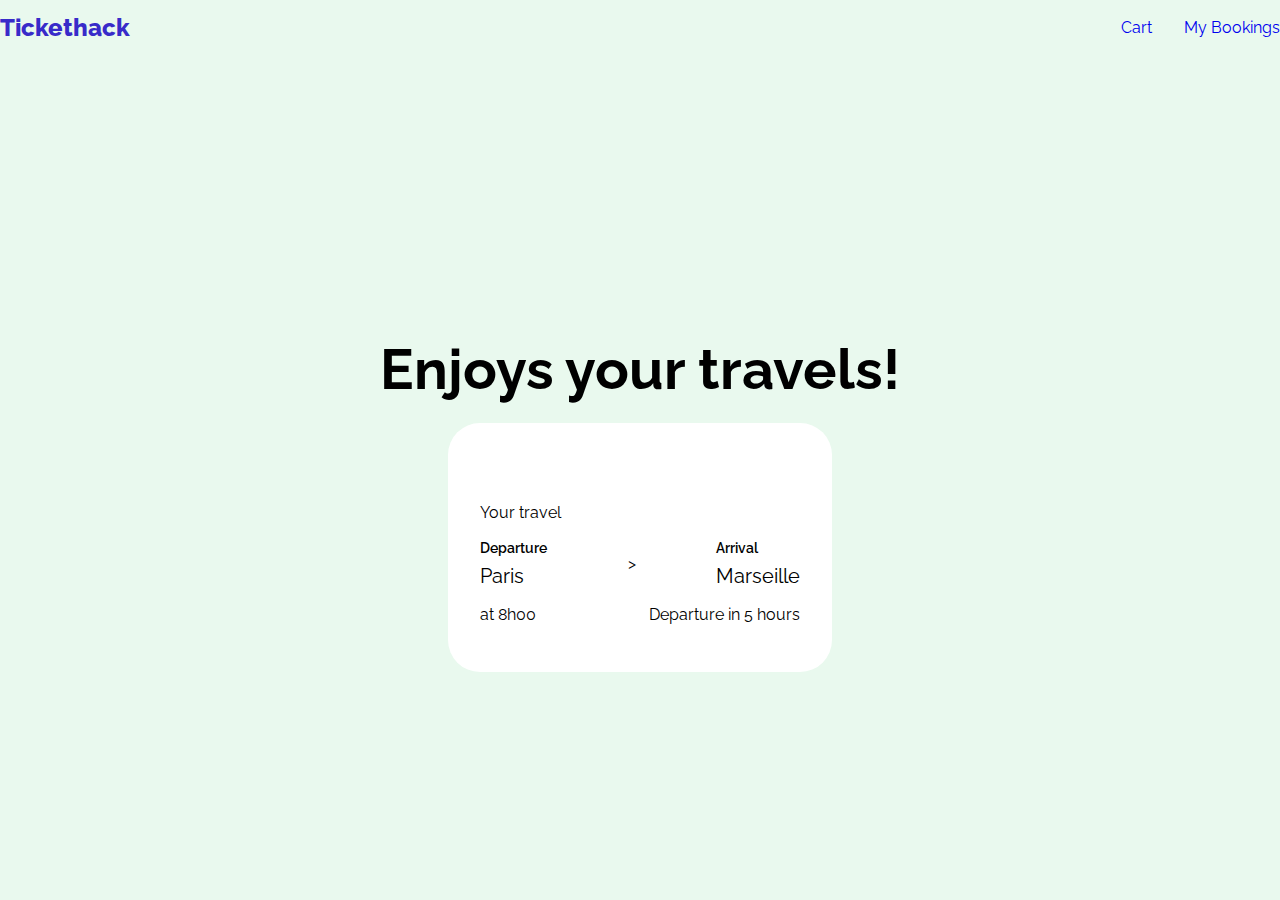
==== book.html @ 122bd510 "Added CSS" ====
<!DOCTYPE html>

<html lang="en">

    <head>
        <meta charset="UTF-8">
        <meta name="viewport" content="width=device-width, initial-scale=1.0">
        <title>Tickethack</title>
        <link rel="preconnect" href="https://fonts.googleapis.com">
        <link rel="preconnect" href="https://fonts.gstatic.com" crossorigin>
        <link href="https://fonts.googleapis.com/css2?family=Raleway:wght@400;600;800&display=swap" rel="stylesheet">
        <link rel="stylesheet" href="style.css">
    </head>


    <body>

        <div id="header">

            <div id="logo">
                <a href="./index.html">
                    <p id="logo-titre">Tickethack</p>
                </a>
            </div>

            <div id="banniere">

                <div class="nav-btn">
                    <a href="./cart.html">
                        <p class="ban-elem">Cart</p>
                    </a>

                </div>
                <div class="nav-btn">
                    <a href="./book.html">
                        <p class="ban-elem">My Bookings</p>
                    </a>
                </div>

            </div>

        </div>


        <div id="newContainer">
            <div><h1>Enjoys your travels!</h1></div>

            <div id="listOfBookings">

                <div id="booking-card">

                    <div id="imgTravel"></div>

                    <div id="text-container-booking">
                        <p class="">Your travel</p>

                        <div id="destination-container-booking">

                            <div class="label-city">
                                <p class="label">Departure</p>
                                <p class="city">Paris</p>
                            </div>
        
                            <p>></p>
        
                            <div class="label-city">
                                <p class="label">Arrival</p>
                                <p class="city">Marseille</p>
                            </div>
                        </div>

                        <div id="date-container">
                            <p>at 8h00</p>
                            <p>Departure in 5 hours</p>
                        </div>

                    </div>

                </div>

            </div>

        </div>

        <script src="script.js"></script>
    </body>
</html>
---- style.css ----
* {
    font-family: 'Raleway', sans-serif;
    font-variant-ligatures: none;
}

body {
    height: 100vh;
    width: 100vw;
    margin: 0;
    background-color: #E9F9EE;
}

h1{
    font-size: 56px;
}

h3 {
    font-size: 28px;
}

a {
    text-decoration: none;
}



/*

/////////////////
HEADER ---- SETUP 
/////////////////

*/

#header {
    display: flex;
    background-color: #E9F9EE;
    width: 100%;
    height: 6%;
    justify-content: space-between;
    align-items: center;
}

#logo-titre {
    font-size: 24px;
    font-weight: 800;
    color: #382BC9;
}


#banniere {
    display: flex;
    gap: 32px;
}



/*

///////////////
HOME ---- SETUP 
///////////////

*/

#container {
    width: 100%;
    height: 94%;
    display: flex;
    flex-direction: column;
    background-image: url('./images/background.svg');
    background-size: cover;
}

.headline {
    margin-top: 0;
    margin-bottom: 12px;
    font-size: 80px;
    color: #131F1D;
}

.subtitle {
    margin: 0;
    font-weight: 600;
    font-size: 28px;
    color: #7B8483;
}

#text-container {
    padding: 104px 0 104px 104px;
    display: flex;
    flex-direction: column;
}


#trip-container {
    padding: 0 0 0 104px;
    display: flex;
    text-align: center;
    justify-content: center;
}

#inputs {
    display: flex;
    flex-direction: column;
}

#trajet {
    width: 100%;
    display: flex;
    gap: 24px;
    margin-bottom: 24px;

}

#date {
    width: 100%;
    display: flex;
    margin-bottom: 48px;
}

#response {
    overflow-y: scroll;
    scroll-behavior: smooth;
    gap: 16px;
}


.input {
    width: 100%;
    height: 40px;
    border-radius: 12px;
    background-color: white;
    border: none;
    padding: 12px;

}



.trip-card {
    width: 100%;
    height: 100%;
    display: flex;
    flex-direction: column;
    border-radius: 16px;
    height: 450px;
}


.train-img {
    max-width: 50%;
    height: auto;
    padding: 24px
}

#search-button {
    background-color: #382BC9;
    border-radius: 12px;
    width: 100%;
    height: 64px;
    border: none;

    color: #f3efefe9;
    font-size: 18px;
}

.book-button {
    background-color: #382BC9;
    border-radius: 8px;
    width: 50px;
    height: 30px;
    border: none;
    color: white;
}

#search-button:hover,
.book-button:hover {
    background-color: #2D23A4;
    cursor: pointer;
}

#response {
    padding: 24px;
}

.voyage {
    display: flex;
    justify-content: space-between;
    align-items: center;
    background-color: #FAFAFA;
    width: 100%;
    border-radius: 16px;
    font-size: 16px;
    padding: 24px;
}


/*

///////////////
BOOK ---- SETUP 
///////////////

*/

#newContainer {
    width: 100%;
    height: 94%;
    display: flex;
    flex-direction: column;
    align-items: center;
    justify-content: center;
}


#listOfBookings {
    width: 30%;
    display: flex;
    align-items: center;
    justify-content: space-between;
    gap: 24px;
}

#booking-card {
    width: 100%;
    height: 100%;
    padding: 16px;
    background-color: white;
    border-radius: 32px;
    display: flex;
    flex-direction: column;
}

#text-container-booking {
    display: flex;
    flex-direction: column;

    padding: 16px;
}

#imgTravel {
    width: 100%;
    height: 33%;
    border-radius: 16px;
    background-image: url('./images/background.jpg');
    background-size: cover;
}

#destination-container-booking {
    width: 100%;
    display: flex;
    justify-content: space-between;
    align-items: center;
}

#date-container {
    display: flex;
    justify-content: space-between;
}


.label {
    margin-top: 0;
    margin-bottom: 8px;
    font-size: 14px;
    font-weight: 600;
}

.city {
    margin: 0;
    font-size: 20px;
    font-weight: 400;
}

#basket-container {
    width: 35%;
    padding: 48px;
    display: flex;
    flex-direction: column;
    align-items: center;
    gap: 24px;

    background-color: white;
}

#total-container {
    width: 100%;
    display: flex;
    justify-content: space-between;
    padding: 24px;
}

#button-close {
    width: 32px;
    height: 32px;

    background-color: #E73F3F;
    border: none;
    border-radius: 8px;
    color: white;
}
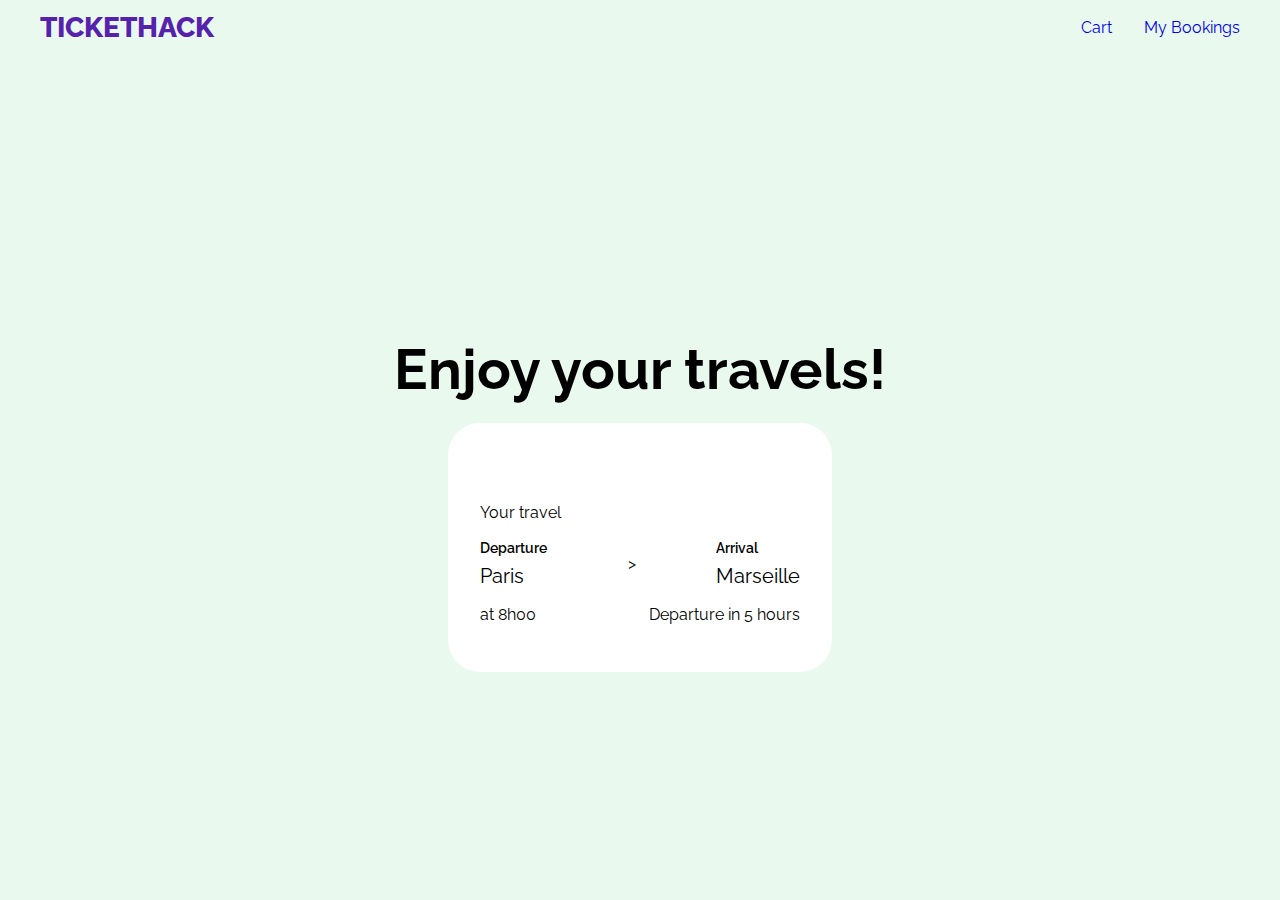
==== commit 816cdffd: "Check" ====
--- a/book.html
+++ b/book.html
@@ -43,7 +43,7 @@
 
 
         <div id="newContainer">
-            <div><h1>Enjoys your travels!</h1></div>
+            <div><h1>Enjoy your travels!</h1></div>
 
             <div id="listOfBookings">
 
--- a/style.css
+++ b/style.css
@@ -41,16 +41,22 @@
     align-items: center;
 }
 
+#logo {
+ padding-left: 40px;
+}
+
 #logo-titre {
-    font-size: 24px;
+    font-size: 28px;
+    text-transform: uppercase;
     font-weight: 800;
-    color: #382BC9;
+    color: #5621AD;
 }
 
 
 #banniere {
     display: flex;
     gap: 32px;
+    padding-right: 40px;
 }
 
 
@@ -155,7 +161,7 @@
 }
 
 #search-button {
-    background-color: #382BC9;
+    background-color: #5621AD;
     border-radius: 12px;
     width: 100%;
     height: 64px;
@@ -166,7 +172,7 @@
 }
 
 .book-button {
-    background-color: #382BC9;
+    background-color: #5621AD;
     border-radius: 8px;
     width: 50px;
     height: 30px;
@@ -176,7 +182,7 @@
 
 #search-button:hover,
 .book-button:hover {
-    background-color: #2D23A4;
+    background-color: #351070;
     cursor: pointer;
 }
 
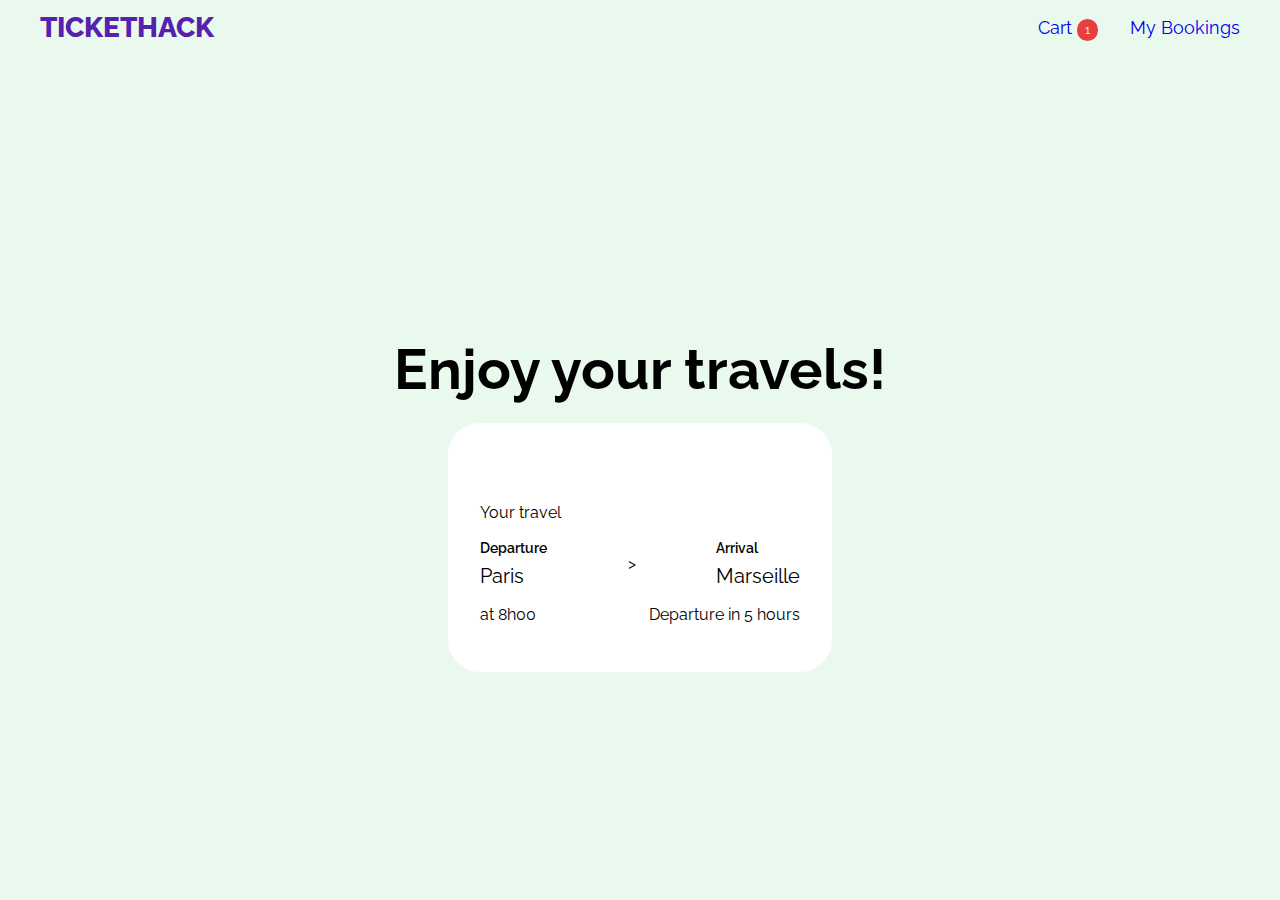
==== commit a465f158: "Counter" ====
--- a/book.html
+++ b/book.html
@@ -27,7 +27,7 @@
 
                 <div class="nav-btn">
                     <a href="./cart.html">
-                        <p class="ban-elem">Cart</p>
+                        <p class="ban-elem">Cart <span id="count">1</span></p>
                     </a>
 
                 </div>
--- a/style.css
+++ b/style.css
@@ -59,7 +59,18 @@
     padding-right: 40px;
 }
 
-
+.nav-btn {
+    font-size: 18px;
+}
+
+#count {
+    padding: 4px 8px;
+    border-radius: 12px;
+    font-size: 12px;
+    background-color: #E73F3F;
+    color: #E9F9EE;
+
+}
 
 /*
 
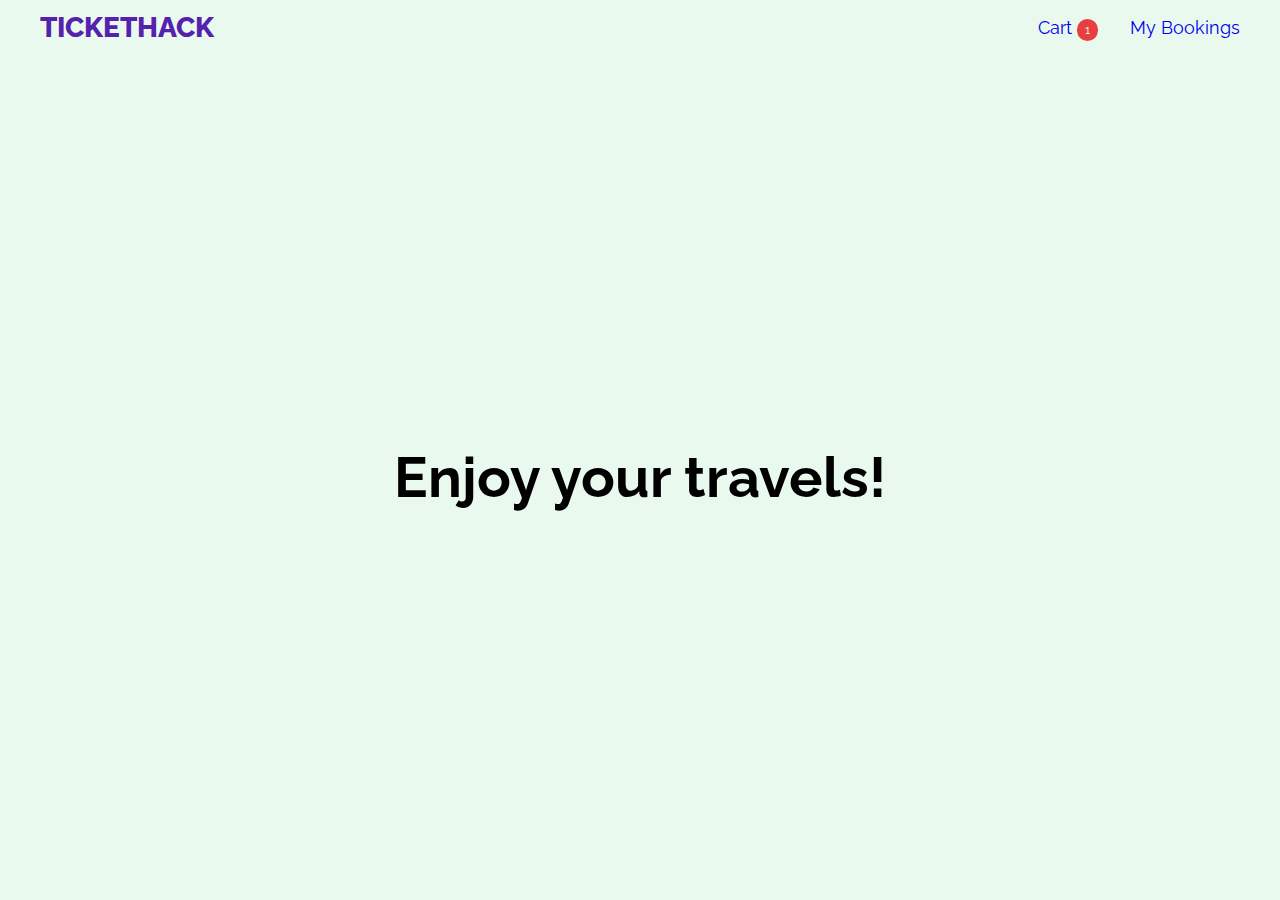
==== commit a8e40d52: "emilien pull front" ====
--- a/book.html
+++ b/book.html
@@ -47,41 +47,10 @@
 
             <div id="listOfBookings">
 
-                <div id="booking-card">
-
-                    <div id="imgTravel"></div>
-
-                    <div id="text-container-booking">
-                        <p class="">Your travel</p>
-
-                        <div id="destination-container-booking">
-
-                            <div class="label-city">
-                                <p class="label">Departure</p>
-                                <p class="city">Paris</p>
-                            </div>
-        
-                            <p>></p>
-        
-                            <div class="label-city">
-                                <p class="label">Arrival</p>
-                                <p class="city">Marseille</p>
-                            </div>
-                        </div>
-
-                        <div id="date-container">
-                            <p>at 8h00</p>
-                            <p>Departure in 5 hours</p>
-                        </div>
-
-                    </div>
-
-                </div>
-
             </div>
 
         </div>
 
-        <script src="script.js"></script>
+        <script src="scriptBook.js"></script>
     </body>
 </html>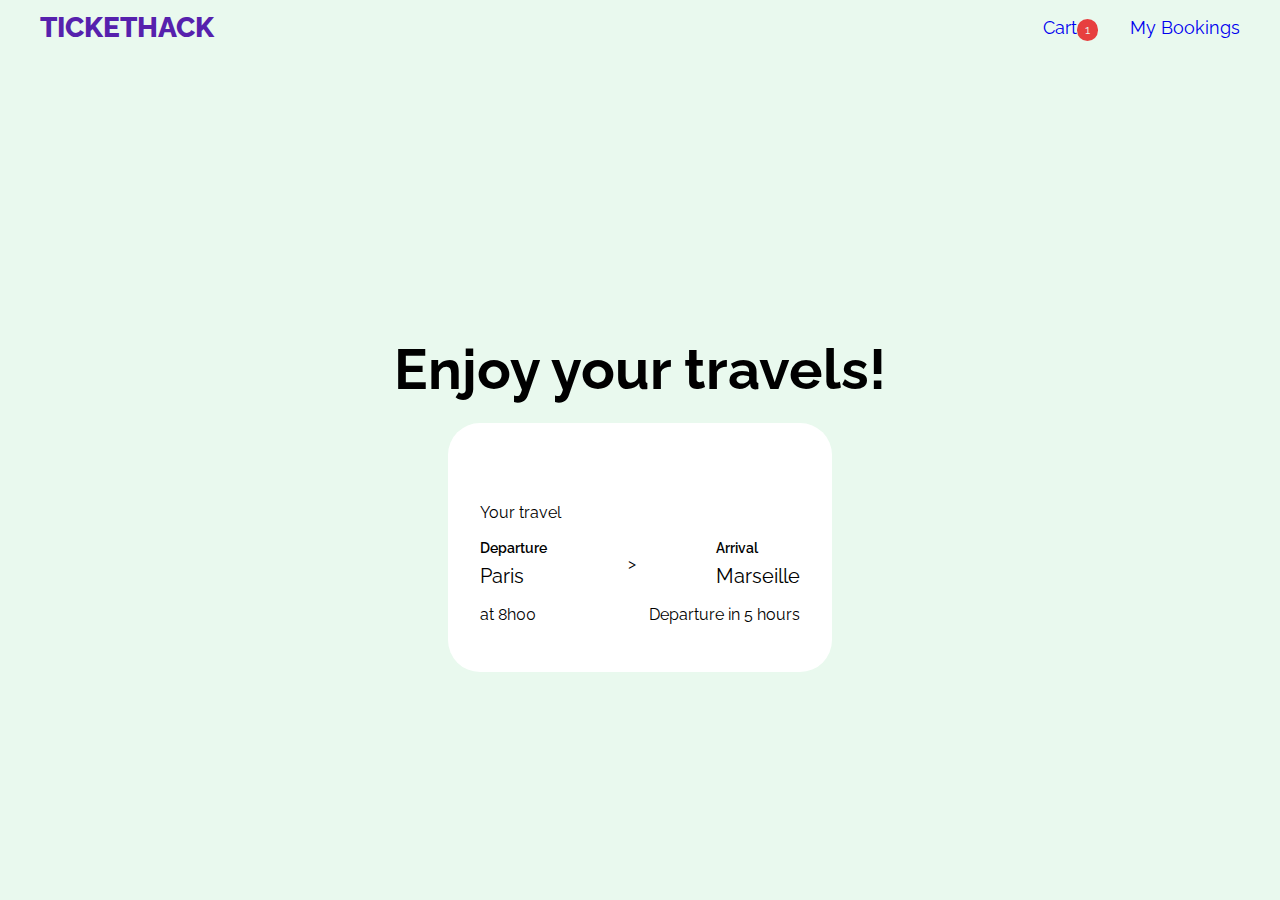
==== commit 2c1d04ad: "My version of Frontend" ====
--- a/book.html
+++ b/book.html
@@ -27,7 +27,7 @@
 
                 <div class="nav-btn">
                     <a href="./cart.html">
-                        <p class="ban-elem">Cart <span id="count">1</span></p>
+                        <p id='cartPage' class="ban-elem">Cart<span id="count">1</span></p>
                     </a>
 
                 </div>
@@ -47,10 +47,41 @@
 
             <div id="listOfBookings">
 
+                <div id="booking-card">
+
+                    <div id="imgTravel"></div>
+
+                    <div id="text-container-booking">
+                        <p class="">Your travel</p>
+
+                        <div id="destination-container-booking">
+
+                            <div class="label-city">
+                                <p class="label">Departure</p>
+                                <p class="city">Paris</p>
+                            </div>
+        
+                            <p>></p>
+        
+                            <div class="label-city">
+                                <p class="label">Arrival</p>
+                                <p class="city">Marseille</p>
+                            </div>
+                        </div>
+
+                        <div id="date-container">
+                            <p>at 8h00</p>
+                            <p>Departure in 5 hours</p>
+                        </div>
+
+                    </div>
+
+                </div>
+
             </div>
 
         </div>
 
-        <script src="scriptBook.js"></script>
+        <script src="script.js"></script>
     </body>
 </html>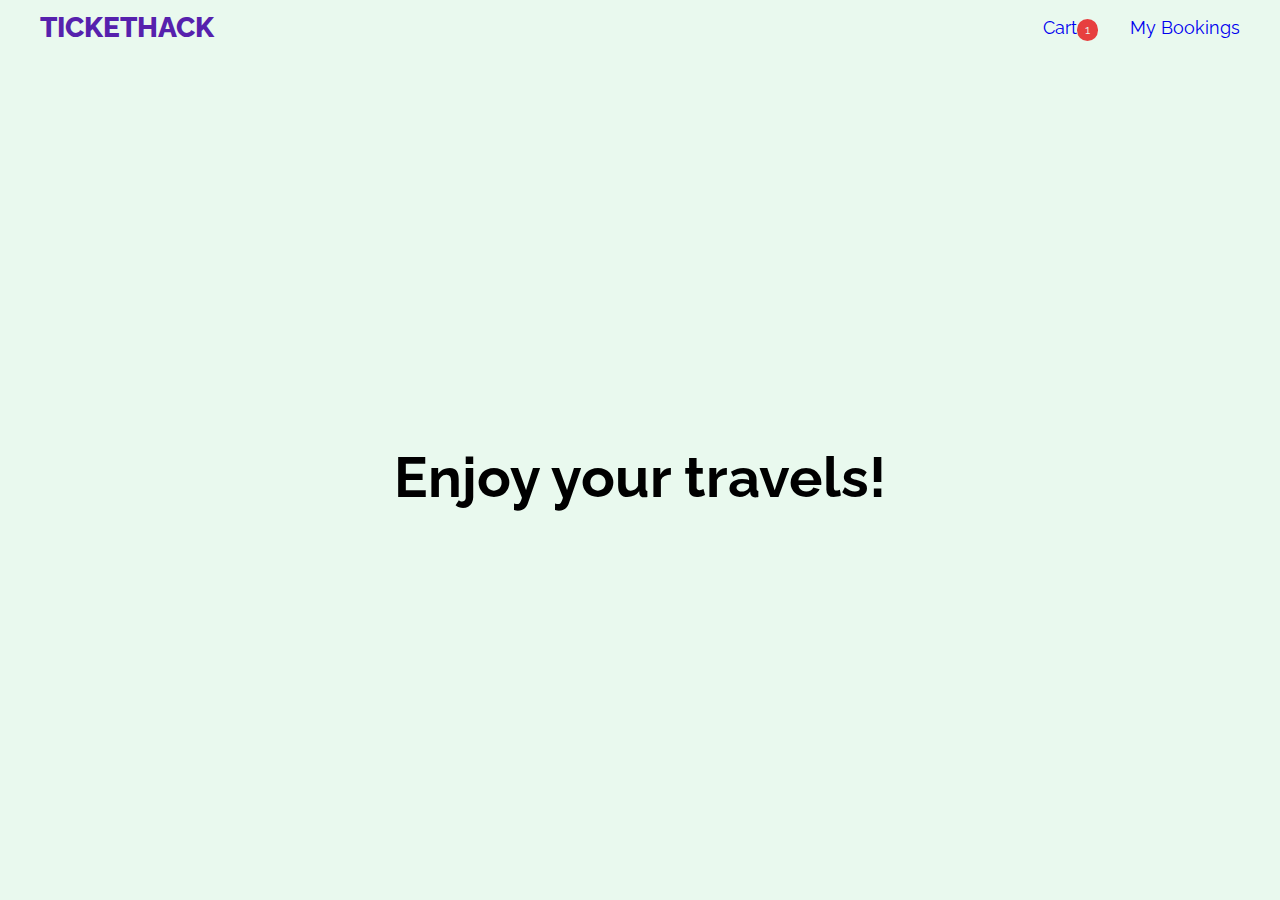
==== commit 665ebd38: "Merge branch 'main' of https://github.com/Emjy/Hackathon1_frontend" ====
--- a/book.html
+++ b/book.html
@@ -47,41 +47,10 @@
 
             <div id="listOfBookings">
 
-                <div id="booking-card">
-
-                    <div id="imgTravel"></div>
-
-                    <div id="text-container-booking">
-                        <p class="">Your travel</p>
-
-                        <div id="destination-container-booking">
-
-                            <div class="label-city">
-                                <p class="label">Departure</p>
-                                <p class="city">Paris</p>
-                            </div>
-        
-                            <p>></p>
-        
-                            <div class="label-city">
-                                <p class="label">Arrival</p>
-                                <p class="city">Marseille</p>
-                            </div>
-                        </div>
-
-                        <div id="date-container">
-                            <p>at 8h00</p>
-                            <p>Departure in 5 hours</p>
-                        </div>
-
-                    </div>
-
-                </div>
-
             </div>
 
         </div>
 
-        <script src="script.js"></script>
+        <script src="scriptBook.js"></script>
     </body>
 </html>--- a/style.css
+++ b/style.css
@@ -177,9 +177,8 @@
     width: 100%;
     height: 64px;
     border: none;
-
-    color: #f3efefe9;
-    font-size: 18px;
+    color: #f3efe9;
+        font-size: 18px;
 }
 
 .book-button {
@@ -311,7 +310,6 @@
 #button-close {
     width: 32px;
     height: 32px;
-
     background-color: #E73F3F;
     border: none;
     border-radius: 8px;
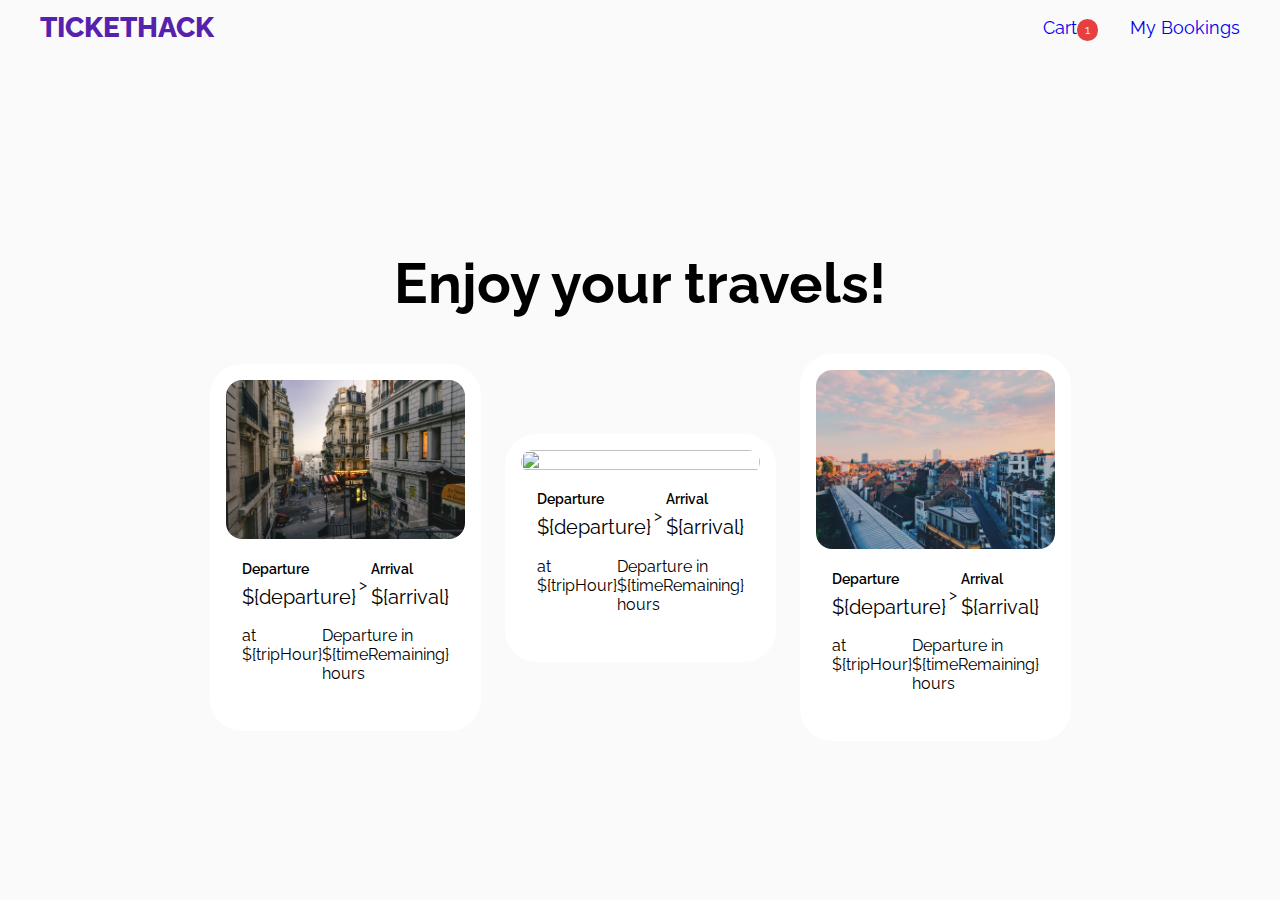
==== commit 1a793b42: "CSS Karl" ====
--- a/book.html
+++ b/book.html
@@ -46,6 +46,92 @@
             <div><h1>Enjoy your travels!</h1></div>
 
             <div id="listOfBookings">
+                <div id="booking-card">
+
+                    <div id="imgTravel"><img class="imgTravelArrival" src="./images/paris.jpg"/></div>
+
+                    <div id="text-container-booking">
+                        <div id="destination-container-booking">
+
+                            <div class="label-city">
+                                <p class="label">Departure</p>
+                                <p class="city">${departure}</p>
+                            </div>
+
+                            <p>></p>
+
+                            <div class="label-city">
+                                <p class="label">Arrival</p>
+                                <p class="city">${arrival}</p>
+                            </div>
+                        </div>
+
+                        <div id="date-container">
+                            <p>at ${tripHour}</p>
+                            <p>Departure in ${timeRemaining} hours</p>
+                        </div>
+
+                    </div>
+
+                </div>
+
+                <div id="booking-card">
+
+                    <div id="imgTravel"><img class="imgTravelArrival" src="./images/marseille.jpg"/></div>
+
+                    <div id="text-container-booking">
+                        <div id="destination-container-booking">
+
+                            <div class="label-city">
+                                <p class="label">Departure</p>
+                                <p class="city">${departure}</p>
+                            </div>
+
+                            <p>></p>
+
+                            <div class="label-city">
+                                <p class="label">Arrival</p>
+                                <p class="city">${arrival}</p>
+                            </div>
+                        </div>
+
+                        <div id="date-container">
+                            <p>at ${tripHour}</p>
+                            <p>Departure in ${timeRemaining} hours</p>
+                        </div>
+
+                    </div>
+
+                </div>
+
+                <div id="booking-card">
+
+                    <div id="imgTravel"><img class="imgTravelArrival" src="./images/bruxelles.jpg"/></div>
+
+                    <div id="text-container-booking">
+                        <div id="destination-container-booking">
+
+                            <div class="label-city">
+                                <p class="label">Departure</p>
+                                <p class="city">${departure}</p>
+                            </div>
+
+                            <p>></p>
+
+                            <div class="label-city">
+                                <p class="label">Arrival</p>
+                                <p class="city">${arrival}</p>
+                            </div>
+                        </div>
+
+                        <div id="date-container">
+                            <p>at ${tripHour}</p>
+                            <p>Departure in ${timeRemaining} hours</p>
+                        </div>
+
+                    </div>
+
+                </div>
 
             </div>
 
--- a/style.css
+++ b/style.css
@@ -7,7 +7,7 @@
     height: 100vh;
     width: 100vw;
     margin: 0;
-    background-color: #E9F9EE;
+    background-color: #FAFAFA;
 }
 
 h1{
@@ -15,6 +15,7 @@
 }
 
 h3 {
+    margin: 0;
     font-size: 28px;
 }
 
@@ -34,7 +35,6 @@
 
 #header {
     display: flex;
-    background-color: #E9F9EE;
     width: 100%;
     height: 6%;
     justify-content: space-between;
@@ -104,22 +104,25 @@
 }
 
 #text-container {
-    padding: 104px 0 104px 104px;
+    margin: 104px;
     display: flex;
     flex-direction: column;
 }
 
 
 #trip-container {
-    padding: 0 0 0 104px;
-    display: flex;
+    width: 100%;
+    height: 48%;
+    display: flex;
+    flex-direction: column;
     text-align: center;
     justify-content: center;
+    gap: 80px;
 }
 
 #inputs {
-    display: flex;
-    flex-direction: column;
+    width: 40%;
+    display: flex;
 }
 
 #trajet {
@@ -137,9 +140,21 @@
 }
 
 #response {
+    width: 60%;
+    height: 64%;
+    display: flex;
+    flex-direction: column;
     overflow-y: scroll;
     scroll-behavior: smooth;
     gap: 16px;
+    padding: 24px;
+
+    background: rgba(236, 243, 233, 0.07);
+    border-radius: 16px;
+    box-shadow: 0 4px 16px rgba(0, 0, 0, 0.1);
+    backdrop-filter: blur(6.2px);
+    -webkit-backdrop-filter: blur(6.2px);
+    border: 1px solid rgba(236, 243, 233, 0.21);
 }
 
 
@@ -157,11 +172,9 @@
 
 .trip-card {
     width: 100%;
-    height: 100%;
     display: flex;
     flex-direction: column;
     border-radius: 16px;
-    height: 450px;
 }
 
 
@@ -172,13 +185,17 @@
 }
 
 #search-button {
+    display: flex;
+    align-items: center;
+    justify-content: center;
+    gap: 12px;
     background-color: #5621AD;
     border-radius: 12px;
     width: 100%;
     height: 64px;
     border: none;
     color: #f3efe9;
-        font-size: 18px;
+    font-size: 18px;
 }
 
 .book-button {
@@ -187,7 +204,7 @@
     width: 50px;
     height: 30px;
     border: none;
-    color: white;
+    color: #f3efe9;
 }
 
 #search-button:hover,
@@ -196,16 +213,11 @@
     cursor: pointer;
 }
 
-#response {
-    padding: 24px;
-}
-
 .voyage {
     display: flex;
     justify-content: space-between;
     align-items: center;
     background-color: #FAFAFA;
-    width: 100%;
     border-radius: 16px;
     font-size: 16px;
     padding: 24px;
@@ -227,6 +239,7 @@
     flex-direction: column;
     align-items: center;
     justify-content: center;
+    background-color: #FAFAFA;
 }
 
 
@@ -234,13 +247,11 @@
     width: 30%;
     display: flex;
     align-items: center;
-    justify-content: space-between;
+    justify-content: center;
     gap: 24px;
 }
 
 #booking-card {
-    width: 100%;
-    height: 100%;
     padding: 16px;
     background-color: white;
     border-radius: 32px;
@@ -255,12 +266,10 @@
     padding: 16px;
 }
 
-#imgTravel {
-    width: 100%;
-    height: 33%;
+.imgTravelArrival {
+    width: 100%;
+    height: 100%;
     border-radius: 16px;
-    background-image: url('./images/background.jpg');
-    background-size: cover;
 }
 
 #destination-container-booking {
@@ -291,27 +300,62 @@
 
 #basket-container {
     width: 35%;
-    padding: 48px;
-    display: flex;
-    flex-direction: column;
-    align-items: center;
+    padding: 24px 24px 0px 24px;
+    display: flex;
+    flex-direction: column;
+    align-items: center;
+    border-radius: 24px;
+
+    background-color: white;
+}
+
+#listOfPurchase {
+    width: 100%;
+    height: 90%;
+    display: flex;
+    flex-direction: column;
+
     gap: 24px;
 
-    background-color: white;
+    overflow-y: scroll;
+    scroll-behavior: smooth;
 }
 
 #total-container {
     width: 100%;
-    display: flex;
-    justify-content: space-between;
-    padding: 24px;
-}
-
-#button-close {
+    height: 10%;
+    display: flex;
+    justify-content: space-between;
+    align-items: center;
+    background-color: #382BC9;
+    padding: 40px 24px;
+    color: #FAFAFA;
+    border-bottom-left-radius: 24px;
+    border-bottom-right-radius: 24px;
+}
+
+.button-close {
     width: 32px;
     height: 32px;
+    display: flex;
+    align-items: center;
+    justify-content: center;
     background-color: #E73F3F;
     border: none;
     border-radius: 8px;
     color: white;
+}
+
+.button-close:hover {
+    background-color: #E42A2A;
+}
+
+#purchase-btn {
+    background-color: #92E3A9;
+    border-radius: 12px;
+    width: 40%;
+    height: 64px;
+    border: none;
+    color: #131F1D;
+    font-size: 18px;
 }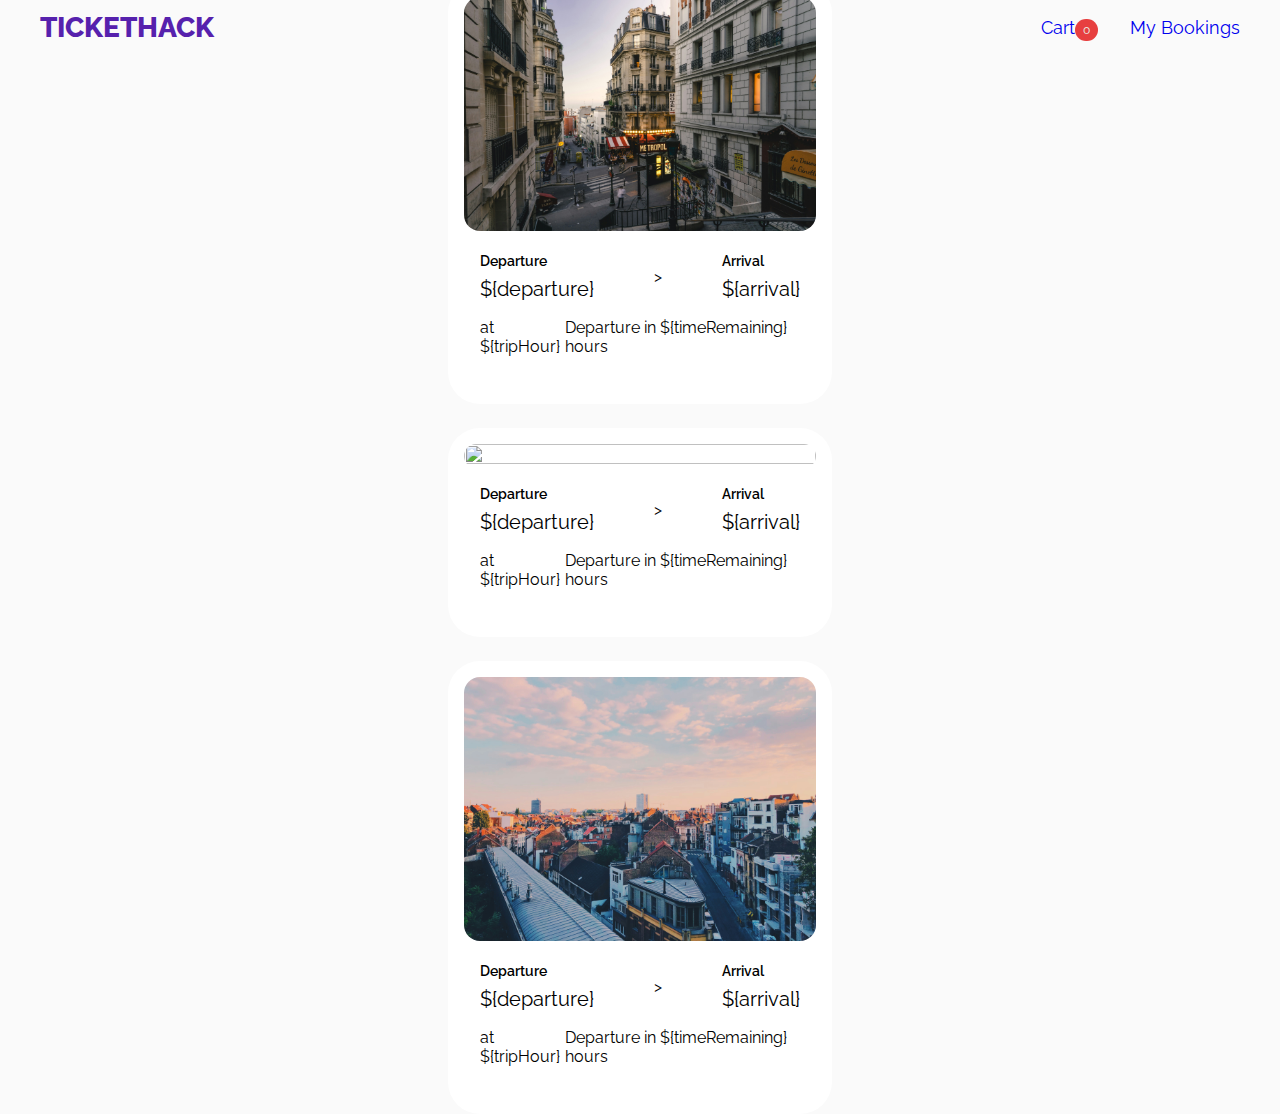
==== commit 3c0b505c: "Coucou" ====
--- a/book.html
+++ b/book.html
@@ -27,7 +27,7 @@
 
                 <div class="nav-btn">
                     <a href="./cart.html">
-                        <p id='cartPage' class="ban-elem">Cart<span id="count">1</span></p>
+                        <p id='cartPage' class="ban-elem">Cart<span id="count">0</span></p>
                     </a>
 
                 </div>
--- a/style.css
+++ b/style.css
@@ -246,6 +246,7 @@
 #listOfBookings {
     width: 30%;
     display: flex;
+    flex-wrap: wrap;
     align-items: center;
     justify-content: center;
     gap: 24px;
